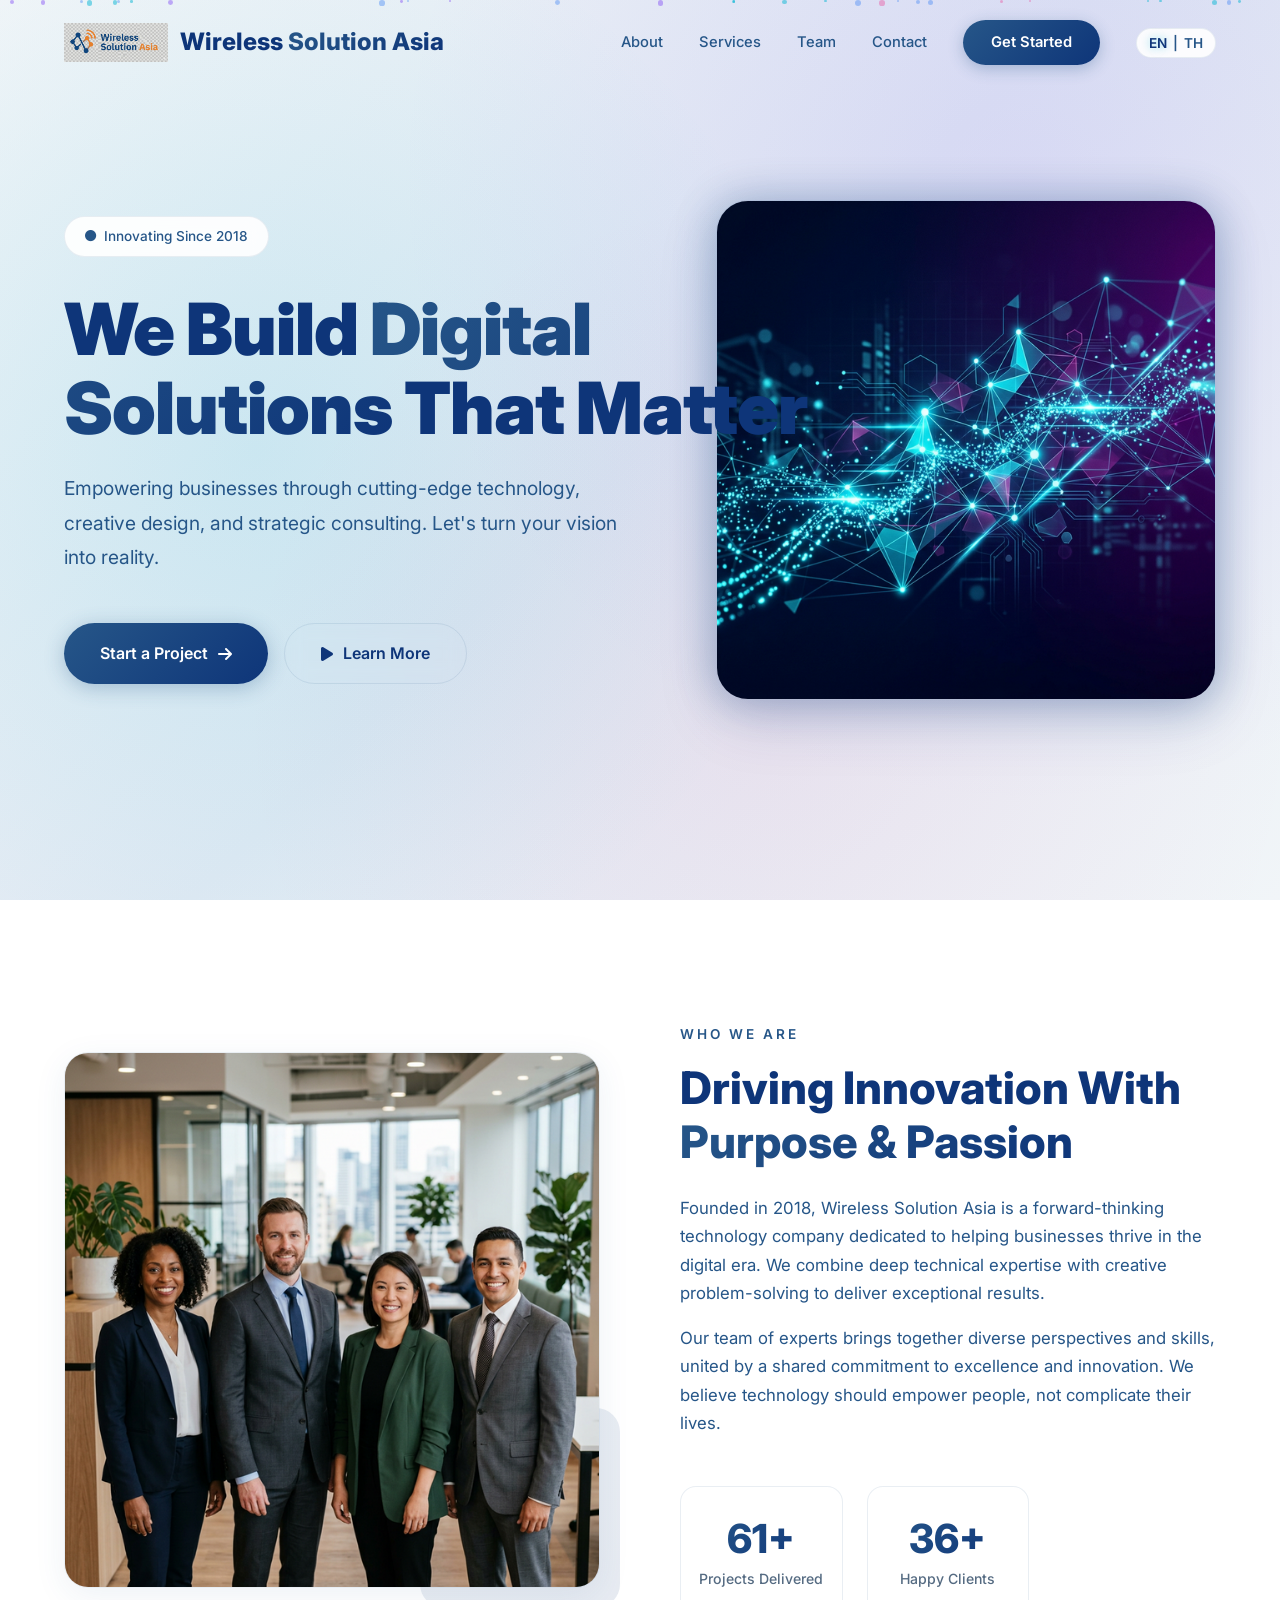
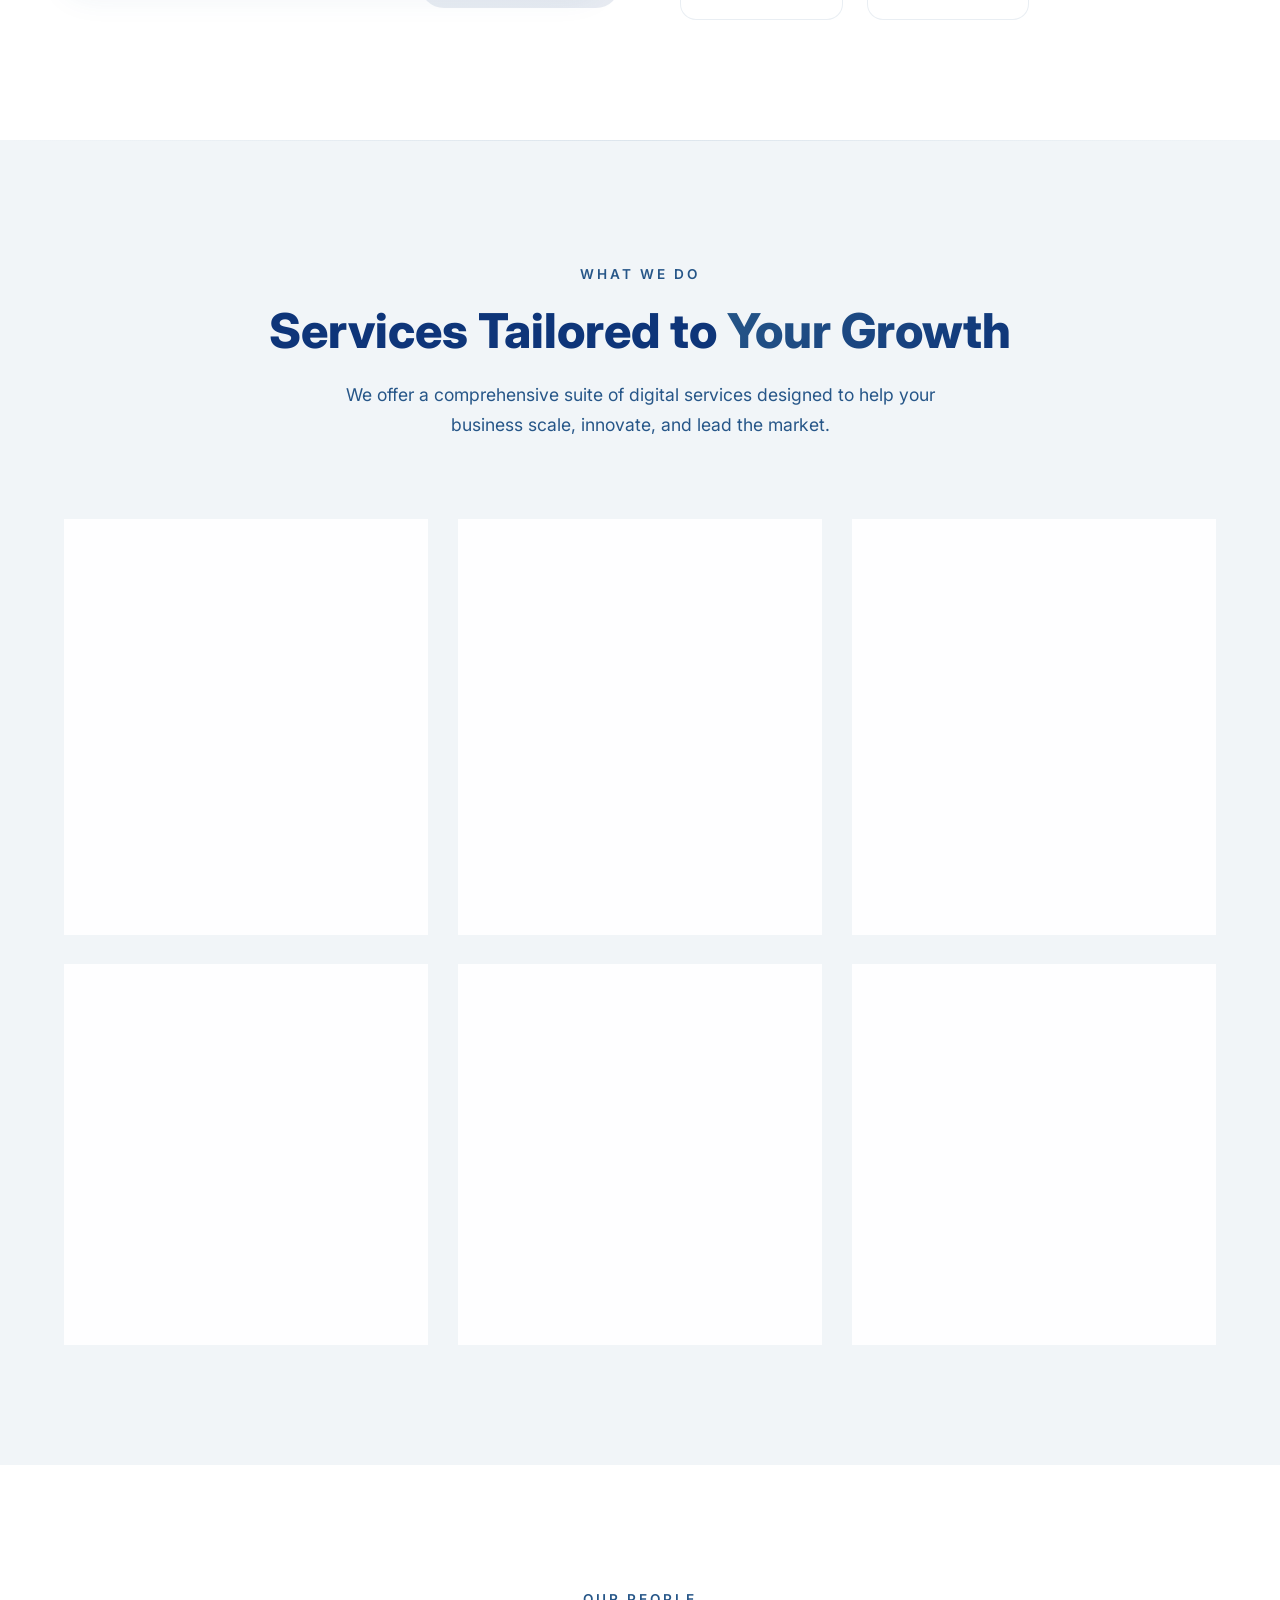
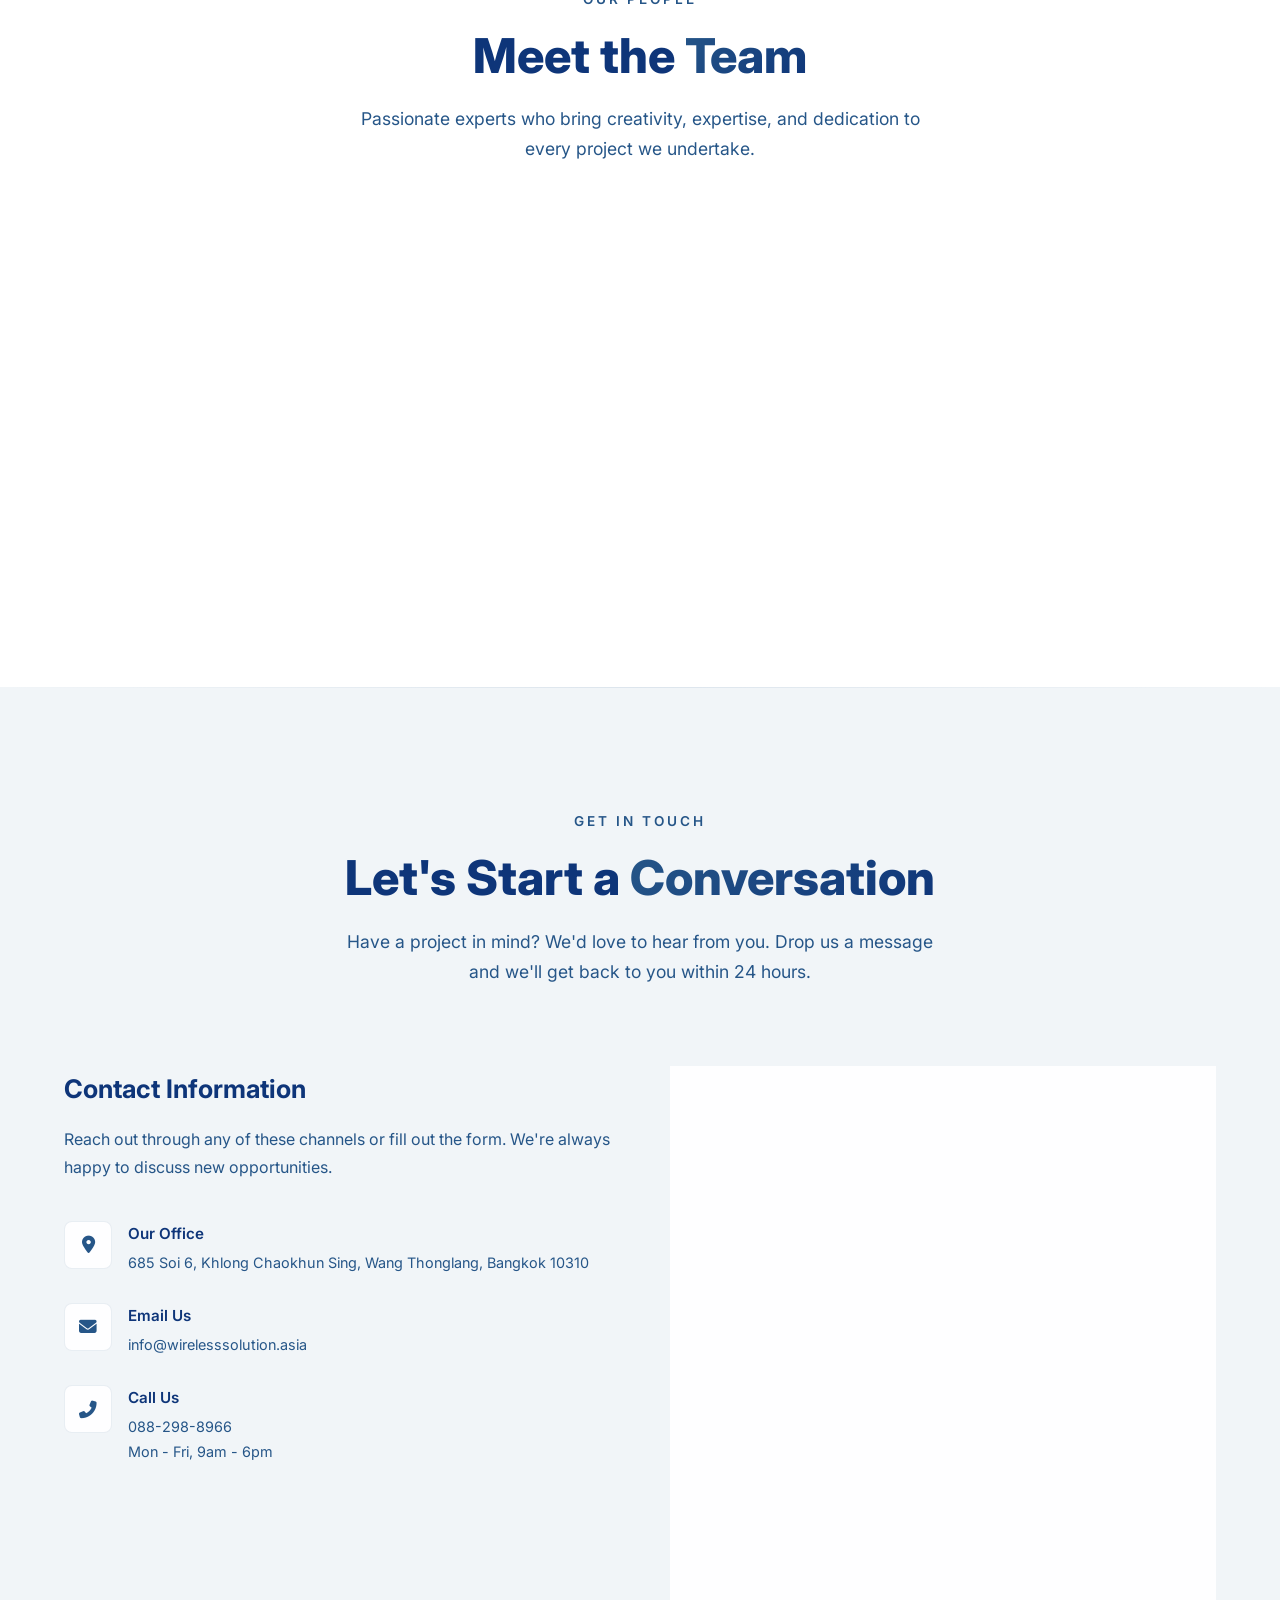
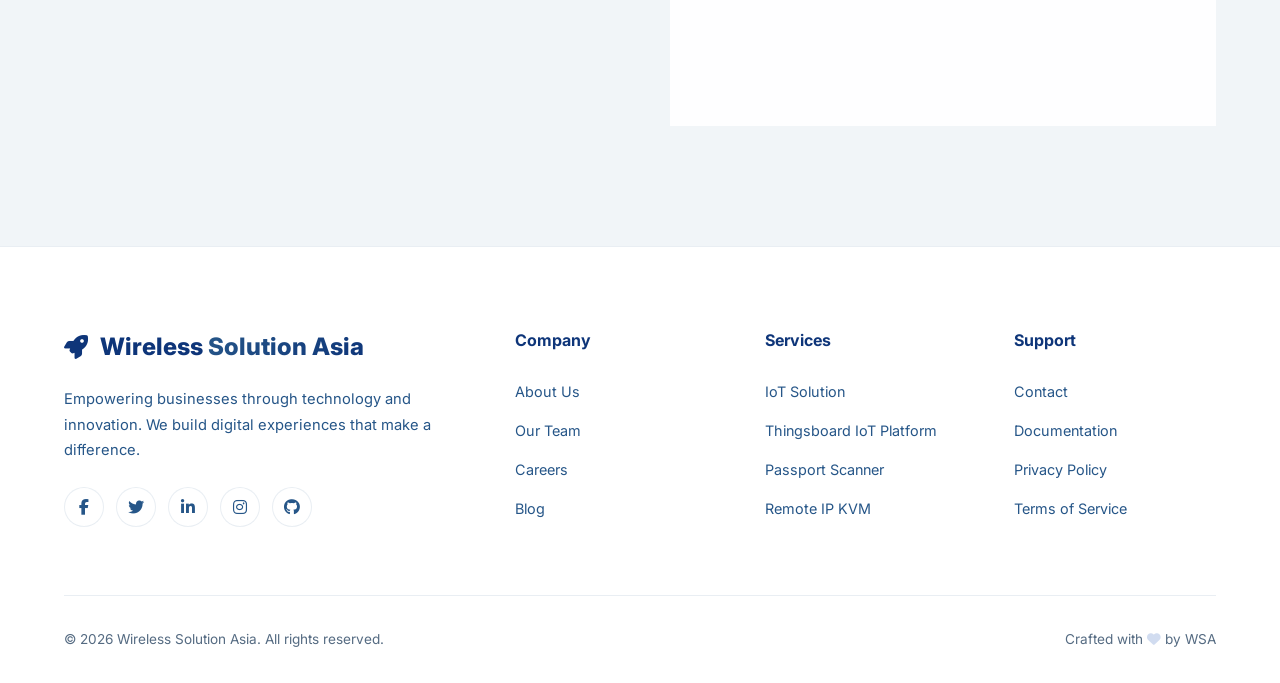
==== service.html @ ec465469 "feat: Implement internationalization, add a dedicated service detail page, and update branding to Wi" ====
<!DOCTYPE html>
<html lang="en">

<head>
    <meta charset="UTF-8">
    <meta name="viewport" content="width=device-width, initial-scale=1.0">
    <meta name="description"
        content="Wireless Solution Asia — Detailed information about our innovative digital solutions.">
    <title>Service Detail | Wireless Solution Asia</title>

    <!-- Fonts & Icons -->
    <link rel="stylesheet" href="https://cdnjs.cloudflare.com/ajax/libs/font-awesome/6.5.1/css/all.min.css">
    <link rel="stylesheet" href="styles.css">
</head>

<body class="service-page">

    <!-- ===== NAVIGATION ===== -->
    <nav class="navbar scrolled" id="navbar">
        <div class="container">
            <a href="index.html" class="nav-logo">
                <div class="logo-icon">
                    <img src="assets/logo.png" alt="Wireless Solution Asia Logo">
                </div>
                <span>Wireless <span class="gradient-text">Solution Asia</span></span>
            </a>

            <div class="nav-links" id="navLinks">
                <a href="index.html#about" data-i18n="nav-about">About</a>
                <a href="index.html#services" data-i18n="nav-services">Services</a>
                <a href="index.html#team" data-i18n="nav-team">Team</a>
                <a href="index.html#contact" data-i18n="nav-contact">Contact</a>
                <a href="index.html#contact" class="nav-cta" data-i18n="nav-cta">Get Started</a>
                <button id="langToggle" class="lang-toggle">
                    <span class="lang-en active">EN</span>|<span class="lang-th">TH</span>
                </button>
            </div>

            <button class="hamburger" id="hamburger" aria-label="Toggle navigation">
                <span></span>
                <span></span>
                <span></span>
            </button>
        </div>
    </nav>

    <!-- ===== SERVICE HERO ===== -->
    <section class="service-hero">
        <div class="container">
            <div class="service-hero-content">
                <div class="hero-badge">
                    <i class="fas fa-circle"></i> <span id="serviceCategory">Solutions</span>
                </div>
                <h1 id="serviceTitle" data-i18n="">Service Title</h1>
                <p id="serviceSubtitle" data-i18n="">Service Subtitle</p>
            </div>
        </div>
    </section>

    <!-- ===== SERVICE CONTENT ===== -->
    <section class="service-detail-section">
        <div class="container">
            <div class="service-detail-grid">
                <div class="service-detail-text">
                    <div id="serviceMainContent">
                        <!-- Dynamic content will be injected here -->
                    </div>
                    <div class="service-cta-box">
                        <h3 data-i18n="contact-label">Get In Touch</h3>
                        <p data-i18n="contact-desc">Ready to implement this solution? Contact us for a consultation.</p>
                        <a href="index.html#contact" class="btn-primary" data-i18n="nav-cta">Get Started</a>
                    </div>
                </div>
                <div class="service-detail-visual">
                    <div class="service-image-card">
                        <img id="serviceImage" src="assets/hero-bg.png" alt="Service Visualization">
                    </div>
                </div>
            </div>
        </div>
    </section>

    <!-- ===== FOOTER ===== -->
    <footer class="footer">
        <div class="container">
            <div class="footer-grid">
                <div class="footer-brand">
                    <a href="index.html" class="nav-logo">
                        <div class="logo-icon">
                            <img src="assets/logo.png" alt="Wireless Solution Asia Logo"
                                style="height: 30px; width: auto; object-fit: contain;">
                        </div>
                        <span>Wireless <span class="gradient-text">Solution Asia</span></span>
                    </a>
                    <p data-i18n="footer-desc">Empowering businesses through technology and innovation. We build digital
                        experiences that make a difference.</p>
                    <div class="footer-socials">
                        <a href="#" aria-label="Facebook"><i class="fab fa-facebook-f"></i></a>
                        <a href="#" aria-label="Twitter"><i class="fab fa-twitter"></i></a>
                        <a href="#" aria-label="LinkedIn"><i class="fab fa-linkedin-in"></i></a>
                        <a href="#" aria-label="Instagram"><i class="fab fa-instagram"></i></a>
                        <a href="#" aria-label="GitHub"><i class="fab fa-github"></i></a>
                    </div>
                </div>

                <div class="footer-col">
                    <h4 data-i18n="footer-col-1">Company</h4>
                    <ul>
                        <li><a href="index.html#about" data-i18n="footer-about">About Us</a></li>
                        <li><a href="index.html#team" data-i18n="footer-team">Our Team</a></li>
                        <li><a href="#" data-i18n="footer-careers">Careers</a></li>
                        <li><a href="#" data-i18n="footer-blog">Blog</a></li>
                    </ul>
                </div>

                <div class="footer-col">
                    <h4 data-i18n="footer-col-2">Services</h4>
                    <ul>
                        <li><a href="service.html?type=iot" data-i18n="srv-1-title">IoT Solution</a></li>
                        <li><a href="service.html?type=thingsboard" data-i18n="srv-2-title">Thingsboard IoT Platform</a>
                        </li>
                        <li><a href="service.html?type=passport" data-i18n="srv-4-title">Passport Scanner</a></li>
                        <li><a href="service.html?type=kvm" data-i18n="srv-5-title">Remote IP KVM</a></li>
                    </ul>
                </div>

                <div class="footer-col">
                    <h4 data-i18n="footer-col-3">Support</h4>
                    <ul>
                        <li><a href="index.html#contact" data-i18n="footer-contact">Contact</a></li>
                        <li><a href="#" data-i18n="footer-docs">Documentation</a></li>
                        <li><a href="#" data-i18n="footer-privacy">Privacy Policy</a></li>
                        <li><a href="#" data-i18n="footer-terms">Terms of Service</a></li>
                    </ul>
                </div>
            </div>

            <div class="footer-bottom">
                <p data-i18n="footer-copy">&copy; 2026 Wireless Solution Asia. All rights reserved.</p>
                <p><span data-i18n="footer-crafted">Crafted with</span> <i class="fas fa-heart"
                        style="color: var(--accent-pink);"></i> <span data-i18n="footer-by">by WSA</span></p>
            </div>
        </div>
    </footer>

    <script src="translations.js"></script>
    <script src="script.js"></script>
    <script>
        // Content Loader for Service Page
        document.addEventListener('DOMContentLoaded', () => {
            const urlParams = new URLSearchParams(window.location.search);
            const serviceType = urlParams.get('type');

            if (!serviceType) {
                window.location.href = 'index.html';
                return;
            }

            const contentArea = document.getElementById('serviceMainContent');
            const titleEl = document.getElementById('serviceTitle');
            const subtitleEl = document.getElementById('serviceSubtitle');
            const imageEl = document.getElementById('serviceImage');
            const categoryEl = document.getElementById('serviceCategory');
            // Set initial content and keys for i18n
            const currentLang = localStorage.getItem('preferredLanguage') || 'en';
            const catKey = `service-${serviceType}-cat`;
            const titleKey = `service-${serviceType}-title`;
            const subKey = `service-${serviceType}-subtitle`;

            categoryEl.setAttribute('data-i18n', catKey);
            titleEl.setAttribute('data-i18n', titleKey);
            subtitleEl.setAttribute('data-i18n', subKey);

            if (translations[currentLang]) {
                if (translations[currentLang][catKey]) categoryEl.textContent = translations[currentLang][catKey];
                if (translations[currentLang][titleKey]) titleEl.textContent = translations[currentLang][titleKey];
                if (translations[currentLang][subKey]) subtitleEl.textContent = translations[currentLang][subKey];
            }

            // Dynamic Content Items
            let detailsHTML = '';

            switch (serviceType) {
                case 'iot':
                    imageEl.src = 'assets/smart-city.png';
                    detailsHTML = `
            <div class="iot-sub-section">
              <h3 data-i18n="service-iot-smart-city-title">Smart City Solutions</h3>
              <p data-i18n="service-iot-smart-city-desc" style="margin-bottom: 1.5rem; line-height: 1.8;">Revolutionizing urban living with intelligent infrastructure.</p>
              <ul class="feature-list">
                <li data-i18n="service-iot-smart-city-feature-1">Intelligent Street Lighting</li>
                <li data-i18n="service-iot-smart-city-feature-2">Smart Waste Management</li>
                <li data-i18n="service-iot-smart-city-feature-3">Environmental Monitoring</li>
                <li data-i18n="service-iot-smart-city-feature-4">Public Safety Systems</li>
              </ul>
            </div>
            
            <div class="iot-sub-section" style="margin-top: 4rem; padding-top: 3rem; border-top: 1px solid rgba(0,0,0,0.08);">
              <h3 data-i18n="service-iot-smart-farm-title">Smart Farm Solutions</h3>
              <p data-i18n="service-iot-smart-farm-desc" style="margin-bottom: 1.5rem; line-height: 1.8;">Precision agriculture for a sustainable future.</p>
              <ul class="feature-list">
                <li data-i18n="service-iot-smart-farm-feature-1">Precision Irrigation</li>
                <li data-i18n="service-iot-smart-farm-feature-2">Automated Climate Control</li>
                <li data-i18n="service-iot-smart-farm-feature-3">Livestock Health Monitoring</li>
                <li data-i18n="service-iot-smart-farm-feature-4">Yield Optimization Data</li>
              </ul>
            </div>
          `;
                    break;
                case 'thingsboard':
                    imageEl.src = 'assets/service-3.png';
                    detailsHTML = `<p data-i18n="service-thingsboard-desc" style="margin-bottom: 2rem; line-height: 1.8;">As the Official Thingsboard Partner in Thailand, we provide expert deployment, licensing, and support for your IoT ecosystem.</p>
            <h4 data-i18n="service-thingsboard-feature-title" style="margin-bottom: 1.5rem; font-weight: 700; color: var(--text-primary);">Key Services:</h4>
            <ul class="feature-list">
              <li data-i18n="service-thingsboard-feature-1">Official Licensing</li>
              <li data-i18n="service-thingsboard-feature-2">Expert Installation</li>
              <li data-i18n="service-thingsboard-feature-3">Professional Training</li>
              <li data-i18n="service-thingsboard-feature-4">Platform Upgrades</li>
            </ul>
          `;
                    break;
                case 'passport':
                    imageEl.src = 'assets/service-2.png';
                    detailsHTML = `
            <div class="iot-sub-section">
              <h3 data-i18n="service-passport-at9000-title">Thales AT9000 MK2</h3>
              <p data-i18n="service-passport-at9000-desc" style="margin-bottom: 1.5rem; line-height: 1.8;">Compact full-page passport scanner and high-performance reader.</p>
              <ul class="feature-list">
                <li data-i18n="service-passport-at9000-feat-1">Reads Passports, IDs, and Visas</li>
                <li data-i18n="service-passport-at9000-feat-2">1D and 2D barcode support</li>
                <li data-i18n="service-passport-at9000-feat-3">IP50 rated dust protection</li>
              </ul>
            </div>
            
            <div class="iot-sub-section" style="margin-top: 4rem; padding-top: 3rem; border-top: 1px solid rgba(0,0,0,0.08);">
              <h3 data-i18n="service-passport-at10k-title">Thales AT10K</h3>
              <p data-i18n="service-passport-at10k-desc" style="margin-bottom: 1.5rem; line-height: 1.8;">The fastest identified with 'Tap-and-Go' features for automated gates.</p>
              <ul class="feature-list">
                <li data-i18n="service-passport-at10k-feat-1">Tap-and-Go technology</li>
                <li data-i18n="service-passport-at10k-feat-2">Energy Star certified</li>
                <li data-i18n="service-passport-at10k-feat-3">Supports Digital IDs (mDL)</li>
              </ul>
            </div>
          `;
                    break;
                case 'alcohol':
                    imageEl.src = 'assets/service-4.png';
                    detailsHTML = `
            <div class="iot-sub-section">
                <h3 data-i18n="service-alcohol-feat-1-title">Bulletproof Evidentiary Integrity</h3>
                <p data-i18n="service-alcohol-feat-1-desc" style="margin-bottom: 2rem;">IoT integration eliminates manual logging by creating an Immutable Digital Chain of Custody.</p>

                <h3 data-i18n="service-alcohol-feat-2-title">Dynamic Tactical Intelligence</h3>
                <p data-i18n="service-alcohol-feat-2-desc" style="margin-bottom: 2rem;">Commanders can view a real-time heatmap of Pass/Fail ratios across the city.</p>

                <h3 data-i18n="service-alcohol-feat-3-title">AI-Driven Predictive Maintenance</h3>
                <p data-i18n="service-alcohol-feat-3-desc" style="margin-bottom: 2rem;">Automated Heartbeat Checks monitor sensor health before errors occur.</p>

                <h3 data-i18n="service-alcohol-feat-4-title">Radical Administrative Efficiency</h3>
                <p data-i18n="service-alcohol-feat-4-desc" style="margin-bottom: 2rem;">Integration allows for One-Touch Booking, slashing report time by 60%.</p>

                <h3 data-i18n="service-alcohol-feat-5-title">Future-Proof Multi-Modal Detection</h3>
                <p data-i18n="service-alcohol-feat-5-desc">Modular hubs that integrate sensors for THC, Opioids, and passive sampling.</p>
            </div>
          `;
                    break;
                case 'kvm':
                    imageEl.src = 'assets/service-5.png';
                    detailsHTML = `
            <div class="iot-sub-section">
                <h3 data-i18n="service-kvm-feat-1-title">BIOS-Level Control</h3>
                <p data-i18n="service-kvm-feat-1-desc" style="margin-bottom: 2rem;">Manage the unmanageable with OS-independent remote access.</p>

                <h3 data-i18n="service-kvm-feat-2-title">Zero-Configuration Cloud Tunneling</h3>
                <p data-i18n="service-kvm-feat-2-desc" style="margin-bottom: 2rem;">Plug-and-play remote management without complex VPN setups.</p>

                <h3 data-i18n="service-kvm-feat-3-title">Virtual Media Mounting</h3>
                <p data-i18n="service-kvm-feat-3-desc" style="margin-bottom: 2rem;">Remote OS re-imaging by virtually plugging in bootable drives.</p>

                <h3 data-i18n="service-kvm-feat-4-title">Air-Gapped Security Model</h3>
                <p data-i18n="service-kvm-feat-4-desc" style="margin-bottom: 2rem;">Hardware isolation ensures a Zero-Trust boundary for critical servers.</p>

                <h3 data-i18n="service-kvm-feat-5-title">Consolidated Power Management</h3>
                <p data-i18n="service-kvm-feat-5-desc">Trigger Hard Power Reboots remotely via Smart PDU integration.</p>
            </div>
          `;
                    break;
                case 'integration':
                    imageEl.src = 'assets/service-1.png';
                    detailsHTML = `<p data-i18n="service-integration-desc" style="line-height: 1.8;">Seamless integration of diverse hardware and software components to create unified, efficient, and scalable technological ecosystems.</p>`;
                    break;
            }

            contentArea.innerHTML = detailsHTML;

            // Re-trigger language update after dynamic injection
            setTimeout(() => {
                const currentLang = localStorage.getItem('preferredLanguage') || 'en';
                if (typeof window.setLanguage === 'function') {
                    window.setLanguage(currentLang);
                } else if (typeof setLanguage === 'function') {
                    setLanguage(currentLang);
                }
            }, 100);
        });
    </script>
</body>

</html>
---- styles.css ----
/* ===== DESIGN SYSTEM ===== */
@import url('https://fonts.googleapis.com/css2?family=Inter:wght@300;400;500;600;700;800;900&display=swap');

:root {
  /* Colors */
  --bg-primary: #ffffff;
  --bg-secondary: #f1f5f8;
  --bg-card: #ffffff;
  --bg-glass: rgba(255, 255, 255, 0.9);
  --border-glass: rgba(38, 86, 136, 0.1);

  --text-primary: #0e3579;
  --text-secondary: #265688;
  --text-muted: #556b82;

  --accent-cyan: #265688;
  --accent-purple: #0e3579;
  --accent-pink: #d1dcf0;
  --accent-blue: #265688;

  --gradient-primary: linear-gradient(135deg, #265688, #0e3579);
  --gradient-hero: linear-gradient(135deg, #f1f5f8 0%, #e0e9f3 50%, #f1f5f8 100%);
  --gradient-card-hover: linear-gradient(135deg, rgba(38, 86, 136, 0.05), rgba(14, 53, 121, 0.05));

  /* Spacing */
  --section-padding: 120px 0;
  --container-width: 1200px;

  /* Transitions */
  --transition-fast: 0.2s ease;
  --transition-medium: 0.4s cubic-bezier(0.4, 0, 0.2, 1);
  --transition-slow: 0.6s cubic-bezier(0.4, 0, 0.2, 1);

  /* Border Radius */
  --radius-sm: 8px;
  --radius-md: 16px;
  --radius-lg: 24px;
  --radius-xl: 32px;

  /* Shadows */
  --shadow-glow: 0 0 30px rgba(38, 86, 136, 0.15);
  --shadow-card: 0 8px 32px rgba(38, 86, 136, 0.08);
  --shadow-elevated: 0 20px 60px rgba(14, 53, 121, 0.15);
}

/* ===== RESET & BASE ===== */
*,
*::before,
*::after {
  margin: 0;
  padding: 0;
  box-sizing: border-box;
}

html {
  scroll-behavior: smooth;
  font-size: 16px;
}

body {
  font-family: 'Inter', -apple-system, BlinkMacSystemFont, sans-serif;
  background-color: var(--bg-primary);
  color: var(--text-primary);
  line-height: 1.7;
  overflow-x: hidden;
  -webkit-font-smoothing: antialiased;
}

a {
  text-decoration: none;
  color: inherit;
}

ul {
  list-style: none;
}

img {
  max-width: 100%;
  display: block;
}

.container {
  width: 90%;
  max-width: var(--container-width);
  margin: 0 auto;
}

/* ===== UTILITY CLASSES ===== */
.gradient-text {
  background: var(--gradient-primary);
  -webkit-background-clip: text;
  -webkit-text-fill-color: transparent;
  background-clip: text;
}

.section-header {
  text-align: center;
  margin-bottom: 80px;
}

.section-header .label {
  display: inline-block;
  font-size: 0.85rem;
  font-weight: 600;
  letter-spacing: 3px;
  text-transform: uppercase;
  color: var(--accent-cyan);
  margin-bottom: 16px;
}

.section-header h2 {
  font-size: clamp(2rem, 4vw, 3rem);
  font-weight: 800;
  line-height: 1.2;
  margin-bottom: 20px;
}

.section-header p {
  font-size: 1.1rem;
  color: var(--text-secondary);
  max-width: 600px;
  margin: 0 auto;
}

/* ===== SCROLL ANIMATIONS ===== */
.reveal {
  opacity: 0;
  transform: translateY(40px);
  transition: opacity 0.8s cubic-bezier(0.4, 0, 0.2, 1),
    transform 0.8s cubic-bezier(0.4, 0, 0.2, 1);
}

.reveal.active {
  opacity: 1;
  transform: translateY(0);
}

.reveal-delay-1 {
  transition-delay: 0.1s;
}

.reveal-delay-2 {
  transition-delay: 0.2s;
}

.reveal-delay-3 {
  transition-delay: 0.3s;
}

.reveal-delay-4 {
  transition-delay: 0.4s;
}

/* ===== NAVIGATION ===== */
.navbar {
  position: fixed;
  top: 0;
  left: 0;
  width: 100%;
  z-index: 1000;
  padding: 20px 0;
  transition: var(--transition-medium);
}

.navbar.scrolled {
  background: rgba(255, 255, 255, 0.95);
  backdrop-filter: blur(20px);
  -webkit-backdrop-filter: blur(20px);
  border-bottom: 1px solid var(--border-glass);
  padding: 12px 0;
  box-shadow: 0 4px 30px rgba(38, 86, 136, 0.08);
}

.navbar .container {
  display: flex;
  align-items: center;
  justify-content: space-between;
}

.nav-logo {
  display: flex;
  align-items: center;
  gap: 12px;
  font-size: 1.5rem;
  font-weight: 800;
}

.nav-logo .logo-icon {
  width: auto;
  height: 40px;
  display: flex;
  align-items: center;
  justify-content: center;
}

.nav-logo .logo-icon img {
  height: 100%;
  width: auto;
  object-fit: contain;
}

.nav-links {
  display: flex;
  align-items: center;
  gap: 36px;
}

.nav-links a {
  font-size: 0.92rem;
  font-weight: 500;
  color: var(--text-secondary);
  transition: var(--transition-fast);
  position: relative;
}

.nav-links a::after {
  content: '';
  position: absolute;
  bottom: -4px;
  left: 0;
  width: 0;
  height: 2px;
  background: var(--gradient-primary);
  transition: width var(--transition-medium);
}

.nav-links a:hover {
  color: var(--text-primary);
}

.nav-links a:hover::after {
  width: 100%;
}

.nav-cta {
  padding: 10px 28px !important;
  background: var(--gradient-primary);
  border-radius: 50px;
  color: white !important;
  font-weight: 600 !important;
  transition: var(--transition-medium) !important;
  box-shadow: 0 4px 15px rgba(38, 86, 136, 0.3);
}

.nav-cta::after {
  display: none !important;
}

.nav-cta:hover {
  transform: translateY(-2px);
  box-shadow: 0 8px 25px rgba(38, 86, 136, 0.4);
}

/* Hamburger menu */
.hamburger {
  display: none;
  flex-direction: column;
  gap: 5px;
  cursor: pointer;
  z-index: 1001;
  background: none;
  border: none;
  padding: 5px;
}

.hamburger span {
  display: block;
  width: 28px;
  height: 2px;
  background: var(--text-primary);
  border-radius: 4px;
  transition: var(--transition-medium);
}

.hamburger.active span:nth-child(1) {
  transform: rotate(45deg) translate(5px, 5px);
}

.hamburger.active span:nth-child(2) {
  opacity: 0;
}

.hamburger.active span:nth-child(3) {
  transform: rotate(-45deg) translate(5px, -5px);
}

/* Language Toggle */
.lang-toggle {
  background: var(--bg-glass);
  border: 1px solid var(--border-glass);
  padding: 6px 12px;
  border-radius: 20px;
  color: var(--text-secondary);
  font-family: 'Inter', sans-serif;
  font-size: 0.85rem;
  font-weight: 600;
  cursor: pointer;
  display: flex;
  align-items: center;
  gap: 6px;
  transition: var(--transition-medium);
  backdrop-filter: blur(10px);
}

.lang-toggle:hover {
  background: rgba(255, 255, 255, 0.1);
  border-color: var(--accent-cyan);
}

.lang-toggle span {
  transition: var(--transition-fast);
}

.lang-toggle span.active {
  color: var(--text-primary);
  text-shadow: 0 0 10px rgba(6, 182, 212, 0.5);
}

/* ===== HERO SECTION ===== */
.hero {
  min-height: 100vh;
  display: flex;
  align-items: center;
  position: relative;
  overflow: hidden;
  background: var(--gradient-hero);
}

.hero::before {
  content: '';
  position: absolute;
  inset: 0;
  background:
    radial-gradient(circle at 20% 50%, rgba(6, 182, 212, 0.12) 0%, transparent 50%),
    radial-gradient(circle at 80% 20%, rgba(139, 92, 246, 0.12) 0%, transparent 50%),
    radial-gradient(circle at 60% 80%, rgba(236, 72, 153, 0.08) 0%, transparent 50%);
  animation: heroGlow 8s ease-in-out infinite alternate;
}

@keyframes heroGlow {
  0% {
    opacity: 0.6;
    transform: scale(1);
  }

  100% {
    opacity: 1;
    transform: scale(1.05);
  }
}

/* Floating particles */
.hero-particles {
  position: absolute;
  inset: 0;
  overflow: hidden;
  pointer-events: none;
}

.particle {
  position: absolute;
  width: 4px;
  height: 4px;
  background: rgba(38, 86, 136, 0.4);
  border-radius: 50%;
  animation: float linear infinite;
}

@keyframes float {
  0% {
    transform: translateY(100vh) rotate(0deg);
    opacity: 0;
  }

  10% {
    opacity: 1;
  }

  90% {
    opacity: 1;
  }

  100% {
    transform: translateY(-100px) rotate(720deg);
    opacity: 0;
  }
}

.hero-content {
  position: relative;
  z-index: 2;
  max-width: 800px;
}

.hero-badge {
  display: inline-flex;
  align-items: center;
  gap: 8px;
  padding: 8px 20px;
  background: var(--bg-glass);
  border: 1px solid var(--border-glass);
  border-radius: 50px;
  font-size: 0.85rem;
  font-weight: 500;
  color: var(--accent-cyan);
  margin-bottom: 32px;
  backdrop-filter: blur(10px);
}

.hero-badge i {
  font-size: 0.7rem;
}

.hero h1 {
  font-size: clamp(2.8rem, 6vw, 4.5rem);
  font-weight: 900;
  line-height: 1.1;
  margin-bottom: 24px;
  letter-spacing: -1px;
}

.hero p {
  font-size: 1.2rem;
  color: var(--text-secondary);
  line-height: 1.8;
  margin-bottom: 48px;
  max-width: 580px;
}

.hero-buttons {
  display: flex;
  gap: 16px;
  flex-wrap: wrap;
}

.btn-primary {
  display: inline-flex;
  align-items: center;
  gap: 10px;
  padding: 16px 36px;
  background: var(--gradient-primary);
  color: white;
  font-size: 1rem;
  font-weight: 600;
  border-radius: 50px;
  border: none;
  cursor: pointer;
  transition: var(--transition-medium);
  box-shadow: 0 4px 20px rgba(38, 86, 136, 0.3);
}

.btn-primary:hover {
  transform: translateY(-3px);
  box-shadow: 0 12px 35px rgba(38, 86, 136, 0.4);
}

.btn-secondary {
  display: inline-flex;
  align-items: center;
  gap: 10px;
  padding: 16px 36px;
  background: transparent;
  color: var(--text-primary);
  font-size: 1rem;
  font-weight: 600;
  border-radius: 50px;
  border: 1px solid var(--border-glass);
  cursor: pointer;
  transition: var(--transition-medium);
  backdrop-filter: blur(10px);
}

.btn-secondary:hover {
  background: var(--bg-glass);
  border-color: var(--accent-cyan);
  transform: translateY(-3px);
}

/* Hero floating image */
.hero-visual {
  position: absolute;
  right: 5%;
  top: 50%;
  transform: translateY(-50%);
  width: 500px;
  height: 500px;
  z-index: 1;
}

.hero-image-wrapper {
  position: relative;
  width: 100%;
  height: 100%;
  animation: heroFloat 6s ease-in-out infinite;
}

@keyframes heroFloat {

  0%,
  100% {
    transform: translateY(0);
  }

  50% {
    transform: translateY(-20px);
  }
}

.hero-image-wrapper img {
  width: 100%;
  height: 100%;
  object-fit: cover;
  border-radius: var(--radius-xl);
  border: 1px solid var(--border-glass);
  box-shadow: var(--shadow-elevated);
}

.hero-image-wrapper::before {
  content: '';
  position: absolute;
  inset: -2px;
  border-radius: var(--radius-xl);
  background: var(--gradient-primary);
  opacity: 0.3;
  z-index: -1;
  filter: blur(20px);
}

/* ===== ABOUT SECTION ===== */
.about {
  padding: var(--section-padding);
  position: relative;
}

.about-grid {
  display: grid;
  grid-template-columns: 1fr 1fr;
  gap: 80px;
  align-items: center;
}

.about-image {
  position: relative;
}

.about-image img {
  border-radius: var(--radius-lg);
  box-shadow: var(--shadow-card);
  border: 1px solid var(--border-glass);
}

.about-image::after {
  content: '';
  position: absolute;
  bottom: -20px;
  right: -20px;
  width: 200px;
  height: 200px;
  background: var(--gradient-primary);
  border-radius: var(--radius-lg);
  opacity: 0.1;
  z-index: -1;
}

.about-content h2 {
  font-size: clamp(2rem, 3.5vw, 2.8rem);
  font-weight: 800;
  line-height: 1.2;
  margin-bottom: 24px;
}

.about-content p {
  color: var(--text-secondary);
  font-size: 1.05rem;
  margin-bottom: 16px;
}

.about-content p:last-of-type {
  margin-bottom: 40px;
}

/* Stats */
.stats-grid {
  display: grid;
  grid-template-columns: repeat(3, 1fr);
  gap: 24px;
  margin-top: 48px;
}

.stat-item {
  text-align: center;
  padding: 28px 16px;
  background: var(--bg-glass);
  border: 1px solid var(--border-glass);
  border-radius: var(--radius-md);
  backdrop-filter: blur(10px);
  transition: var(--transition-medium);
}

.stat-item:hover {
  background: var(--gradient-card-hover);
  border-color: rgba(38, 86, 136, 0.2);
  transform: translateY(-4px);
}

.stat-number {
  font-size: 2.5rem;
  font-weight: 800;
  background: var(--gradient-primary);
  -webkit-background-clip: text;
  -webkit-text-fill-color: transparent;
  background-clip: text;
  line-height: 1.2;
}

.stat-label {
  font-size: 0.88rem;
  color: var(--text-muted);
  margin-top: 4px;
  font-weight: 500;
}

/* ===== SERVICES SECTION ===== */
.services {
  padding: var(--section-padding);
  background: var(--bg-secondary);
  position: relative;
}

.services::before {
  content: '';
  position: absolute;
  top: 0;
  left: 0;
  right: 0;
  height: 1px;
  background: linear-gradient(90deg, transparent, var(--border-glass), transparent);
}

.services-grid {
  display: grid;
  grid-template-columns: repeat(3, 1fr);
  gap: 30px;
}

.service-card {
  padding: 44px 36px;
  background: var(--bg-glass);
  border: 1px solid var(--border-glass);
  border-radius: var(--radius-lg);
  backdrop-filter: blur(10px);
  transition: var(--transition-medium);
  position: relative;
  overflow: hidden;
}

.service-card::before {
  content: '';
  position: absolute;
  top: 0;
  left: 0;
  right: 0;
  height: 3px;
  background: var(--gradient-primary);
  transform: scaleX(0);
  transform-origin: left;
  transition: transform var(--transition-medium);
}

.service-card:hover {
  transform: translateY(-8px);
  background: var(--gradient-card-hover);
  border-color: rgba(6, 182, 212, 0.15);
  box-shadow: var(--shadow-glow);
}

.service-card:hover::before {
  transform: scaleX(1);
}

.service-icon {
  width: 64px;
  height: 64px;
  background: var(--gradient-primary);
  border-radius: var(--radius-md);
  display: flex;
  align-items: center;
  justify-content: center;
  font-size: 1.6rem;
  color: white;
  margin-bottom: 28px;
  box-shadow: 0 8px 20px rgba(38, 86, 136, 0.2);
}

.service-card h3 {
  font-size: 1.3rem;
  font-weight: 700;
  margin-bottom: 14px;
}

.service-card p {
  color: var(--text-secondary);
  font-size: 0.95rem;
  line-height: 1.7;
}

/* ===== TEAM SECTION ===== */
.team {
  padding: var(--section-padding);
  position: relative;
}

.team-grid {
  display: grid;
  grid-template-columns: repeat(4, 1fr);
  gap: 30px;
}

.team-card {
  text-align: center;
  padding: 40px 24px 32px;
  background: var(--bg-glass);
  border: 1px solid var(--border-glass);
  border-radius: var(--radius-lg);
  backdrop-filter: blur(10px);
  transition: var(--transition-medium);
}

.team-card:hover {
  transform: translateY(-8px);
  background: var(--gradient-card-hover);
  border-color: rgba(38, 86, 136, 0.15);
  box-shadow: var(--shadow-glow);
}

.team-avatar {
  width: 110px;
  height: 110px;
  border-radius: 50%;
  margin: 0 auto 24px;
  overflow: hidden;
  border: 3px solid transparent;
  background-image: var(--gradient-primary);
  background-origin: border-box;
  background-clip: padding-box, border-box;
  position: relative;
}

.team-avatar img {
  width: 100%;
  height: 100%;
  object-fit: cover;
  border-radius: 50%;
}

.team-card h3 {
  font-size: 1.15rem;
  font-weight: 700;
  margin-bottom: 6px;
}

.team-card .role {
  font-size: 0.88rem;
  color: var(--accent-cyan);
  font-weight: 500;
  margin-bottom: 18px;
}

.team-socials {
  display: flex;
  justify-content: center;
  gap: 12px;
}

.team-socials a {
  width: 36px;
  height: 36px;
  border-radius: 50%;
  background: var(--bg-glass);
  border: 1px solid var(--border-glass);
  display: flex;
  align-items: center;
  justify-content: center;
  font-size: 0.85rem;
  color: var(--text-secondary);
  transition: var(--transition-fast);
}

.team-socials a:hover {
  background: var(--gradient-primary);
  border-color: transparent;
  color: white;
  transform: translateY(-2px);
}

/* ===== CONTACT SECTION ===== */
.contact {
  padding: var(--section-padding);
  background: var(--bg-secondary);
  position: relative;
}

.contact::before {
  content: '';
  position: absolute;
  top: 0;
  left: 0;
  right: 0;
  height: 1px;
  background: linear-gradient(90deg, transparent, var(--border-glass), transparent);
}

.contact-grid {
  display: grid;
  grid-template-columns: 1fr 1fr;
  gap: 60px;
}

.contact-info h3 {
  font-size: 1.6rem;
  font-weight: 700;
  margin-bottom: 16px;
}

.contact-info>p {
  color: var(--text-secondary);
  margin-bottom: 40px;
  line-height: 1.7;
}

.contact-detail {
  display: flex;
  align-items: flex-start;
  gap: 16px;
  margin-bottom: 28px;
}

.contact-detail-icon {
  width: 48px;
  height: 48px;
  background: var(--bg-glass);
  border: 1px solid var(--border-glass);
  border-radius: var(--radius-sm);
  display: flex;
  align-items: center;
  justify-content: center;
  color: var(--accent-cyan);
  font-size: 1.1rem;
  flex-shrink: 0;
}

.contact-detail h4 {
  font-size: 0.95rem;
  font-weight: 600;
  margin-bottom: 4px;
}

.contact-detail p {
  font-size: 0.9rem;
  color: var(--text-secondary);
}

/* Contact Form */
.contact-form-wrapper {
  padding: 44px;
  background: var(--bg-glass);
  border: 1px solid var(--border-glass);
  border-radius: var(--radius-lg);
  backdrop-filter: blur(10px);
}

.form-group {
  margin-bottom: 24px;
}

.form-group label {
  display: block;
  font-size: 0.88rem;
  font-weight: 600;
  margin-bottom: 8px;
  color: var(--text-secondary);
}

.form-group input,
.form-group textarea {
  width: 100%;
  padding: 14px 18px;
  background: rgba(255, 255, 255, 0.03);
  border: 1px solid var(--border-glass);
  border-radius: var(--radius-sm);
  color: var(--text-primary);
  font-family: 'Inter', sans-serif;
  font-size: 0.95rem;
  transition: var(--transition-fast);
  outline: none;
}

.form-group input:focus,
.form-group textarea:focus {
  border-color: var(--accent-cyan);
  box-shadow: 0 0 0 3px rgba(6, 182, 212, 0.1);
}

.form-group textarea {
  height: 140px;
  resize: vertical;
}

.form-row {
  display: grid;
  grid-template-columns: 1fr 1fr;
  gap: 20px;
}

.btn-submit {
  width: 100%;
  padding: 16px;
  background: var(--gradient-primary);
  color: white;
  font-size: 1rem;
  font-weight: 600;
  border: none;
  border-radius: var(--radius-sm);
  cursor: pointer;
  transition: var(--transition-medium);
  box-shadow: 0 4px 15px rgba(6, 182, 212, 0.3);
}

.btn-submit:hover {
  transform: translateY(-2px);
  box-shadow: 0 8px 25px rgba(6, 182, 212, 0.4);
}

/* ===== FOOTER ===== */
.footer {
  padding: 80px 0 32px;
  background: var(--bg-primary);
  border-top: 1px solid var(--border-glass);
}

.footer-grid {
  display: grid;
  grid-template-columns: 2fr 1fr 1fr 1fr;
  gap: 48px;
  padding-bottom: 60px;
  border-bottom: 1px solid var(--border-glass);
}

.footer-brand .nav-logo {
  margin-bottom: 20px;
}

.footer-brand p {
  color: var(--text-secondary);
  font-size: 0.92rem;
  line-height: 1.7;
  margin-bottom: 24px;
}

.footer-socials {
  display: flex;
  gap: 12px;
}

.footer-socials a {
  width: 40px;
  height: 40px;
  border-radius: 50%;
  background: var(--bg-glass);
  border: 1px solid var(--border-glass);
  display: flex;
  align-items: center;
  justify-content: center;
  color: var(--text-secondary);
  transition: var(--transition-fast);
}

.footer-socials a:hover {
  background: var(--gradient-primary);
  border-color: transparent;
  color: white;
  transform: translateY(-2px);
}

.footer-col h4 {
  font-size: 1rem;
  font-weight: 700;
  margin-bottom: 24px;
}

.footer-col ul li {
  margin-bottom: 12px;
}

.footer-col ul a {
  color: var(--text-secondary);
  font-size: 0.9rem;
  transition: var(--transition-fast);
}

.footer-col ul a:hover {
  color: var(--accent-cyan);
}

.footer-bottom {
  display: flex;
  justify-content: space-between;
  align-items: center;
  padding-top: 32px;
  font-size: 0.85rem;
  color: var(--text-muted);
}

/* ===== RESPONSIVE ===== */
@media (max-width: 1024px) {
  .hero-visual {
    display: none;
  }

  .hero-content {
    max-width: 100%;
    text-align: center;
  }

  .hero p {
    margin-left: auto;
    margin-right: auto;
  }

  .hero-buttons {
    justify-content: center;
  }

  .about-grid {
    grid-template-columns: 1fr;
    gap: 48px;
  }

  .services-grid {
    grid-template-columns: repeat(2, 1fr);
  }

  .team-grid {
    grid-template-columns: repeat(2, 1fr);
  }

  .footer-grid {
    grid-template-columns: 1fr 1fr;
    gap: 36px;
  }
}

@media (max-width: 768px) {
  :root {
    --section-padding: 80px 0;
  }

  .nav-links {
    position: fixed;
    top: 0;
    right: -100%;
    width: 280px;
    height: 100vh;
    background: rgba(10, 14, 26, 0.98);
    backdrop-filter: blur(20px);
    flex-direction: column;
    justify-content: center;
    gap: 28px;
    padding: 40px;
    transition: right var(--transition-medium);
    border-left: 1px solid var(--border-glass);
  }

  .nav-links.open {
    right: 0;
  }

  .hamburger {
    display: flex;
  }

  .hero h1 {
    font-size: clamp(2rem, 8vw, 3rem);
  }

  .services-grid {
    grid-template-columns: 1fr;
  }

  .team-grid {
    grid-template-columns: 1fr;
    max-width: 360px;
    margin: 0 auto;
  }

  .contact-grid {
    grid-template-columns: 1fr;
  }

  .stats-grid {
    grid-template-columns: repeat(3, 1fr);
    gap: 12px;
  }

  .form-row {
    grid-template-columns: 1fr;
  }

  .footer-grid {
    grid-template-columns: 1fr;
  }

  .footer-bottom {
    flex-direction: column;
    gap: 12px;
    text-align: center;
  }

  .contact-form-wrapper {
    padding: 28px;
  }
}

@media (max-width: 480px) {
  .hero-buttons {
    flex-direction: column;
    align-items: center;
  }

  .btn-primary,
  .btn-secondary {
    width: 100%;
    justify-content: center;
  }

  .stat-number {
    font-size: 1.8rem;
  }
}

/* ===== TOAST NOTIFICATION ===== */
.toast {
  position: fixed;
  bottom: 32px;
  right: 32px;
  padding: 16px 28px;
  background: rgba(6, 182, 212, 0.15);
  border: 1px solid var(--accent-cyan);
  border-radius: var(--radius-sm);
  color: var(--accent-cyan);
  font-weight: 500;
  backdrop-filter: blur(10px);
  transform: translateY(100px);
  opacity: 0;
  transition: var(--transition-medium);
  z-index: 9999;
}

.toast.show {
  transform: translateY(0);
  opacity: 1;
}

/* ===== SERVICE DETAIL PAGES ===== */
.service-page .navbar {
  background: rgba(255, 255, 255, 0.95);
  backdrop-filter: blur(20px);
  border-bottom: 1px solid var(--border-glass);
}

.service-hero {
  padding: 180px 0 100px;
  background: var(--gradient-hero);
  position: relative;
  text-align: center;
}

.service-hero-content {
  max-width: 800px;
  margin: 0 auto;
}

.service-hero h1 {
  font-size: clamp(2.5rem, 5vw, 4rem);
  font-weight: 800;
  margin-bottom: 20px;
  color: var(--text-primary);
}

.service-hero p {
  font-size: 1.25rem;
  color: var(--text-secondary);
}

.service-detail-section {
  padding: 100px 0;
}

.service-detail-grid {
  display: grid;
  grid-template-columns: 1.2fr 0.8fr;
  gap: 60px;
  align-items: start;
}

@media (max-width: 992px) {
  .service-detail-grid {
    grid-template-columns: 1fr;
  }
}

.service-detail-text h3 {
  font-size: 1.8rem;
  margin-bottom: 20px;
  color: var(--text-primary);
}

.service-detail-text p {
  margin-bottom: 30px;
  font-size: 1.1rem;
  color: var(--text-muted);
}

.detail-item {
  margin-bottom: 40px;
  padding: 30px;
  background: var(--bg-secondary);
  border-radius: var(--radius-lg);
  border: 1px solid var(--border-glass);
}

.feature-list {
  margin-bottom: 40px;
}

.iot-sub-section {
  position: relative;
  transition: var(--transition-medium);
}

.iot-sub-section h3 {
  position: relative;
  display: inline-block;
  padding-bottom: 8px;
}

.iot-sub-section h3::after {
  content: '';
  position: absolute;
  bottom: 0;
  left: 0;
  width: 40px;
  height: 3px;
  background: var(--gradient-primary);
  border-radius: 2px;
}

.feature-list li {
  padding: 15px 20px;
  margin-bottom: 15px;
  background: white;
  border-radius: var(--radius-md);
  box-shadow: var(--shadow-card);
  display: flex;
  align-items: center;
  gap: 15px;
  font-weight: 500;
  border: 1px solid transparent;
  transition: var(--transition-medium);
}

.feature-list li::before {
  content: '\f00c';
  font-family: 'Font Awesome 6 Free';
  font-weight: 900;
  color: var(--accent-cyan);
}

.feature-list li:hover {
  border-color: var(--accent-cyan);
  transform: translateX(10px);
}

.service-image-card {
  position: sticky;
  top: 120px;
}

.service-image-card img {
  width: 100%;
  border-radius: var(--radius-xl);
  box-shadow: var(--shadow-elevated);
  border: 1px solid var(--border-glass);
}

.service-cta-box {
  margin-top: 60px;
  padding: 40px;
  background: var(--gradient-primary);
  border-radius: var(--radius-xl);
  color: white;
  text-align: center;
}

.service-cta-box h3 {
  color: white;
  margin-bottom: 15px;
}

.service-cta-box p {
  color: rgba(255, 255, 255, 0.9);
  margin-bottom: 25px;
}

.service-cta-box .btn-primary {
  background: white;
  color: var(--text-primary);
  box-shadow: none;
}

.service-cta-box .btn-primary:hover {
  background: var(--bg-secondary);
  color: var(--accent-cyan);
}

/* Make service cards clickable */
.service-card {
  cursor: pointer;
}

.service-card .learn-more {
  display: inline-flex;
  align-items: center;
  gap: 8px;
  margin-top: 20px;
  font-weight: 600;
  color: var(--accent-cyan);
  font-size: 0.9rem;
  transition: var(--transition-fast);
}

.service-card:hover .learn-more {
  gap: 12px;
}
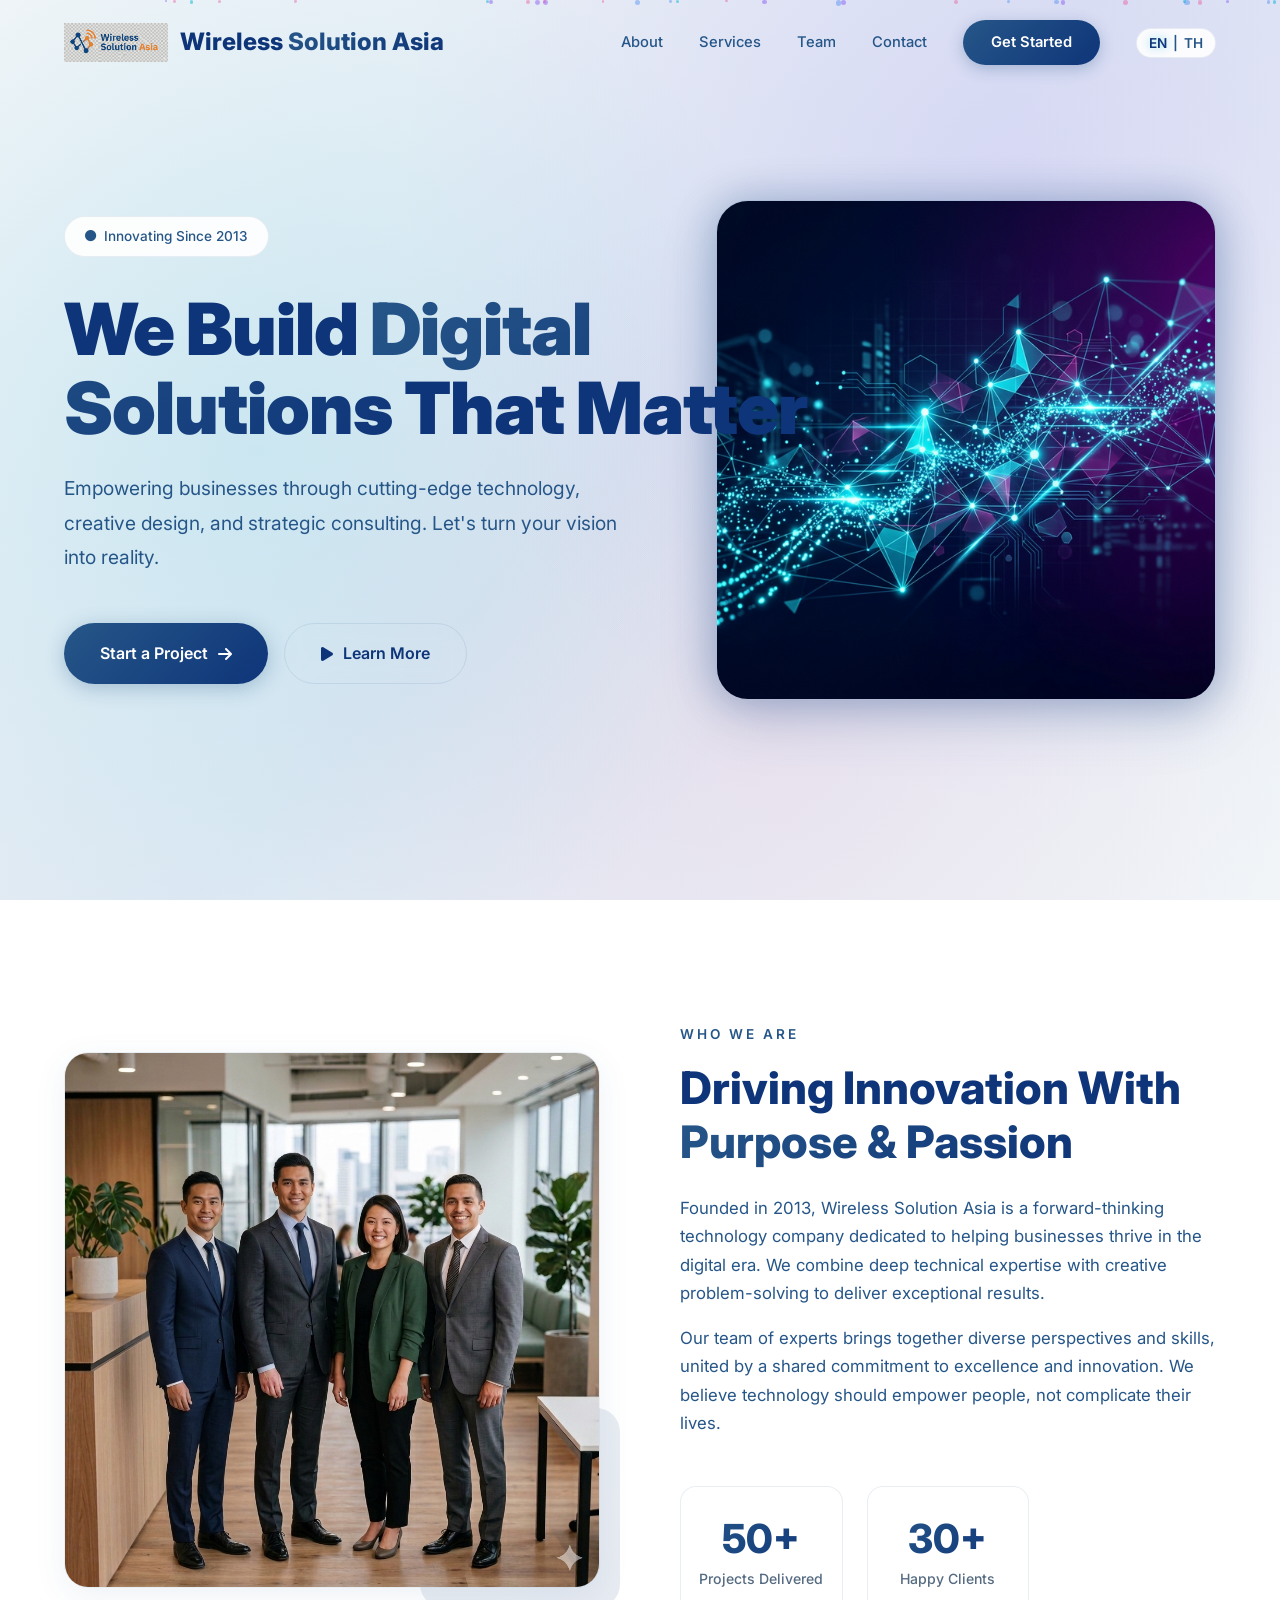
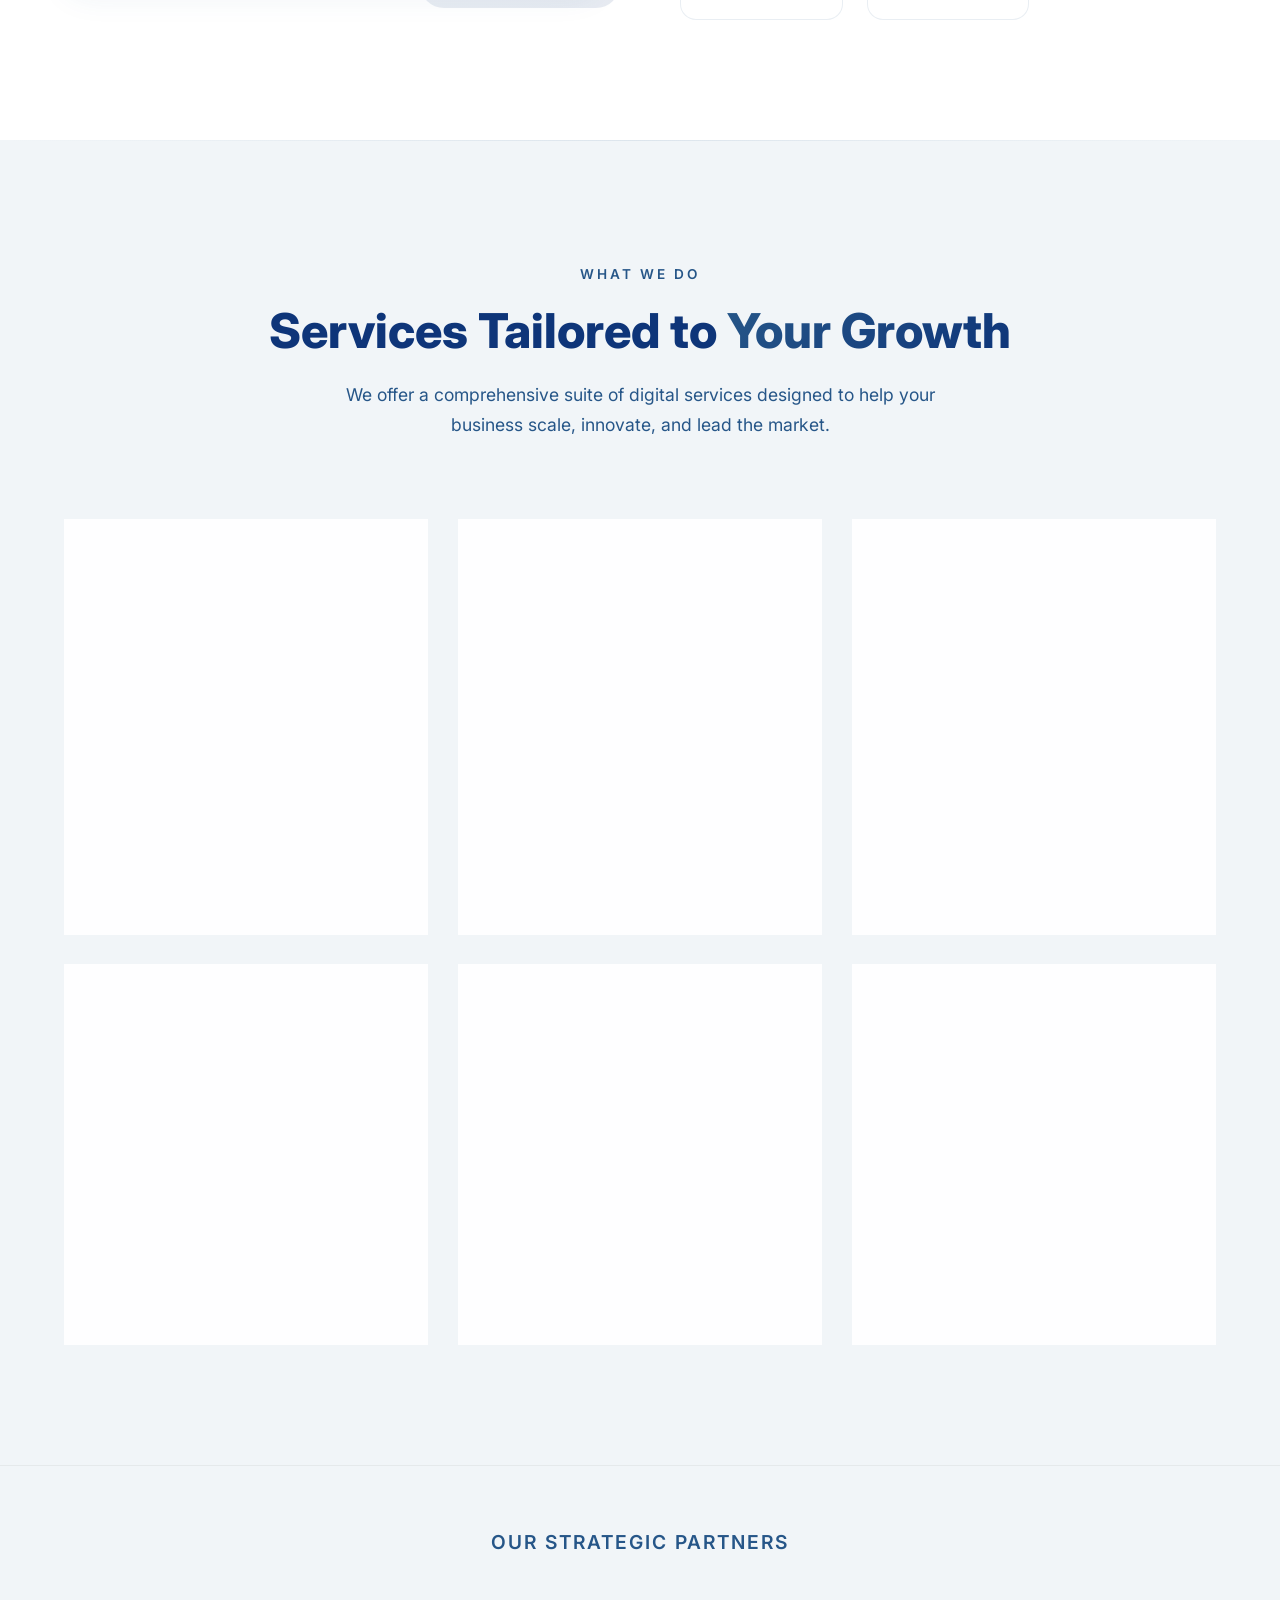
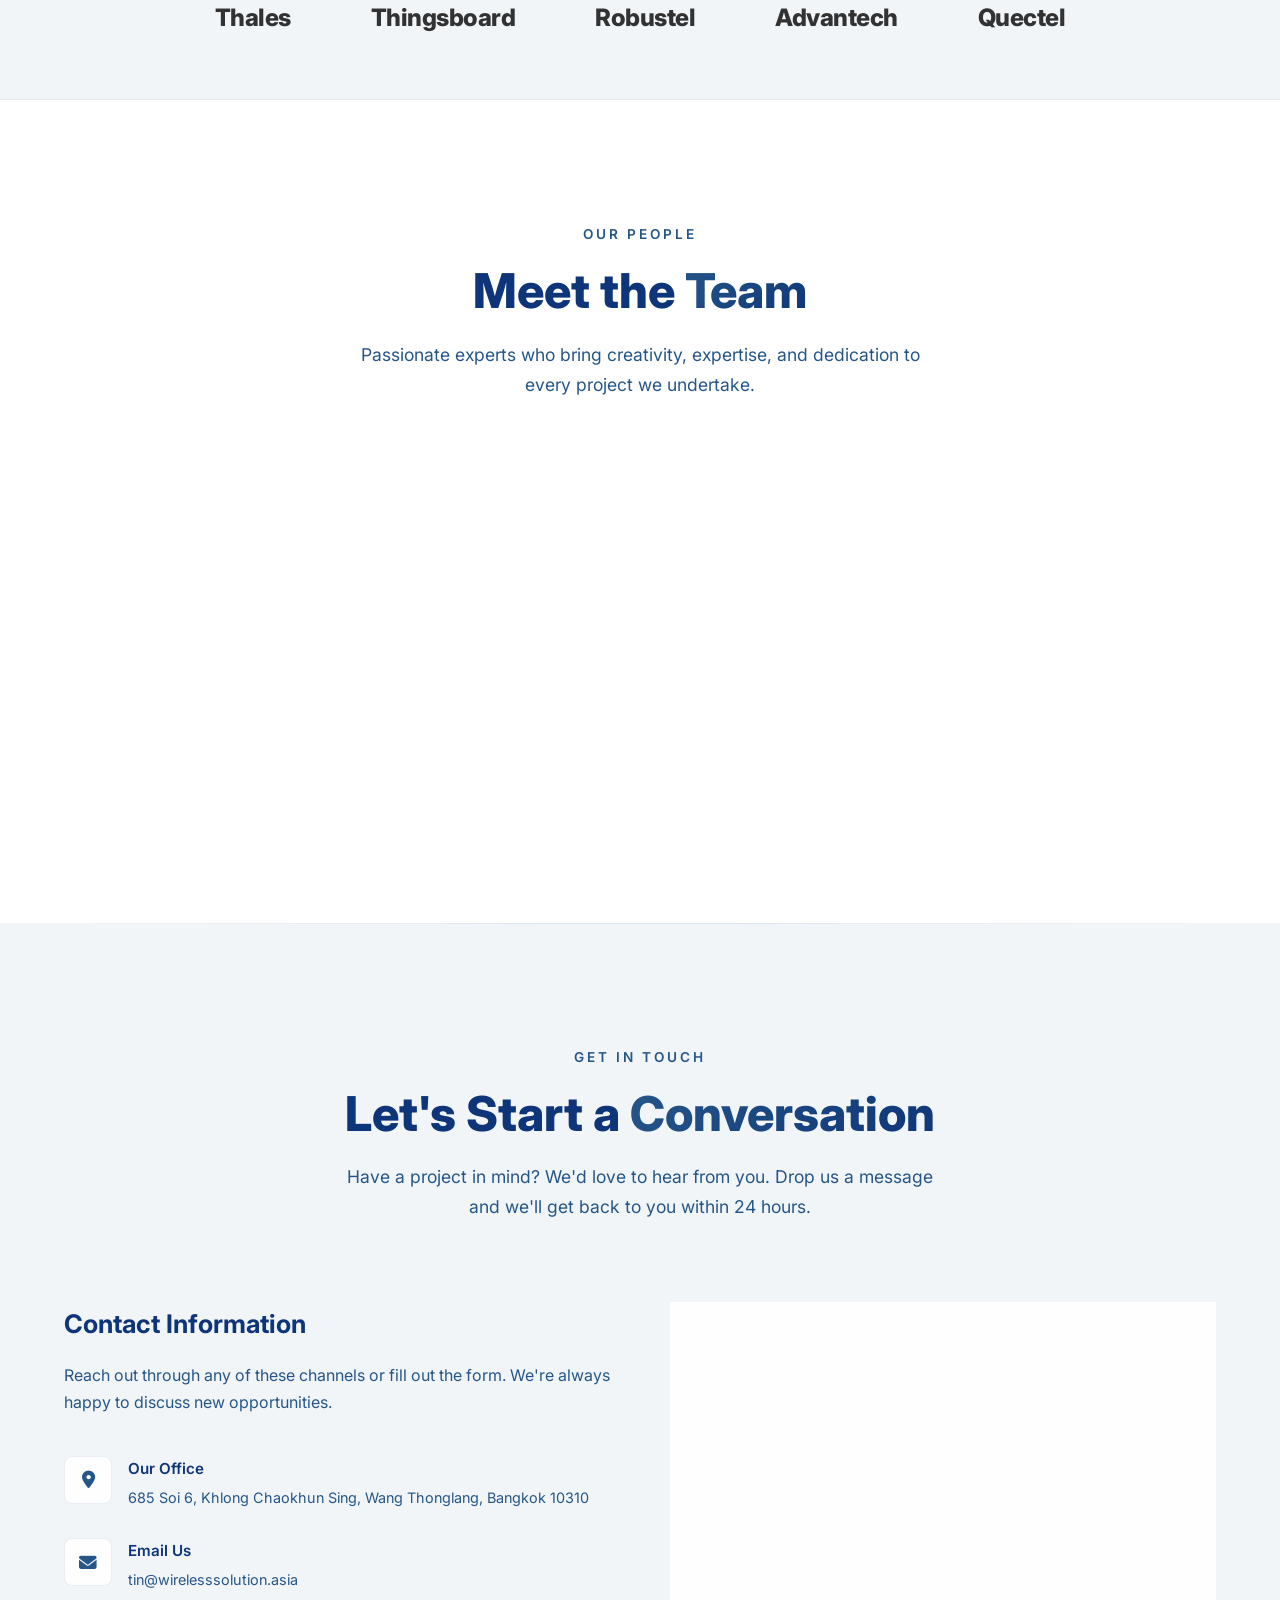
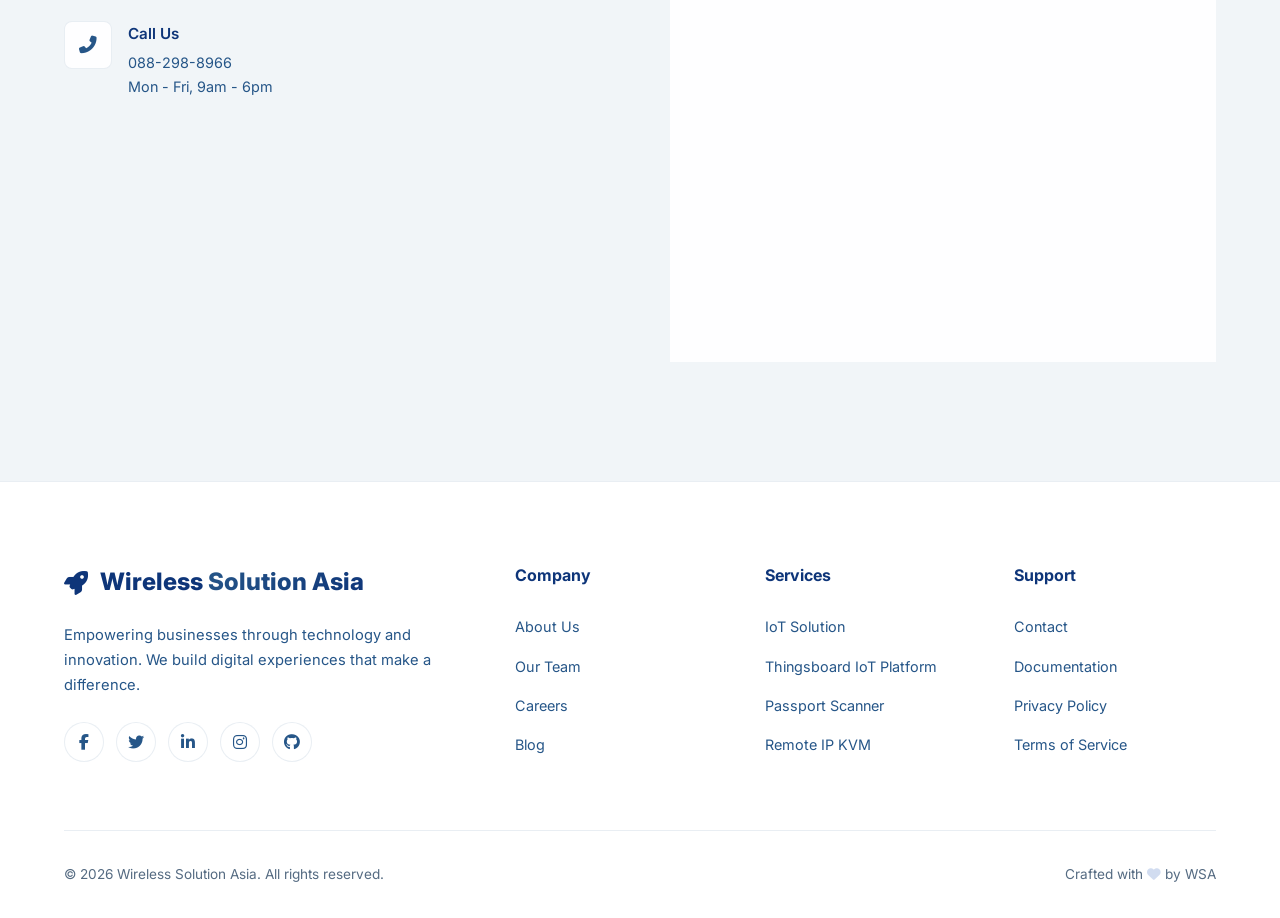
==== commit 8d03d5bc: "ีupdate" ====
--- a/service.html
+++ b/service.html
@@ -287,7 +287,26 @@
                     break;
                 case 'integration':
                     imageEl.src = 'assets/service-1.png';
-                    detailsHTML = `<p data-i18n="service-integration-desc" style="line-height: 1.8;">Seamless integration of diverse hardware and software components to create unified, efficient, and scalable technological ecosystems.</p>`;
+                    detailsHTML = `
+            <div class="iot-sub-section">
+                <p data-i18n="service-integration-desc" style="margin-bottom: 2.5rem; line-height: 1.8; font-size: 1.1rem; color: var(--text-secondary);"></p>
+                
+                <h3 data-i18n="service-integration-feat-1-title"></h3>
+                <p data-i18n="service-integration-feat-1-desc" style="margin-bottom: 2rem;"></p>
+
+                <h3 data-i18n="service-integration-feat-2-title"></h3>
+                <p data-i18n="service-integration-feat-2-desc" style="margin-bottom: 2rem;"></p>
+
+                <h3 data-i18n="service-integration-feat-3-title"></h3>
+                <p data-i18n="service-integration-feat-3-desc" style="margin-bottom: 2rem;"></p>
+
+                <h3 data-i18n="service-integration-feat-4-title"></h3>
+                <p data-i18n="service-integration-feat-4-desc" style="margin-bottom: 2rem;"></p>
+
+                <h3 data-i18n="service-integration-feat-5-title"></h3>
+                <p data-i18n="service-integration-feat-5-desc" style="margin-bottom: 2rem;"></p>
+            </div>
+          `;
                     break;
             }
 
--- a/styles.css
+++ b/styles.css
@@ -1342,4 +1342,60 @@
 
 .service-card:hover .learn-more {
   gap: 12px;
+}
+
+/* ===== PARTNERS SECTION ===== */
+.partners-section {
+  padding: 60px 0;
+  background: var(--bg-secondary);
+  border-top: 1px solid rgba(0, 0, 0, 0.05);
+  border-bottom: 1px solid rgba(0, 0, 0, 0.05);
+}
+
+.partners-content {
+  text-align: center;
+}
+
+.partners-content h3 {
+  font-size: 1.2rem;
+  font-weight: 600;
+  color: var(--text-secondary);
+  text-transform: uppercase;
+  letter-spacing: 2px;
+  margin-bottom: 40px;
+}
+
+.partners-grid {
+  display: flex;
+  justify-content: center;
+  align-items: center;
+  flex-wrap: wrap;
+  gap: 40px 80px;
+}
+
+.partner-logo {
+  opacity: 0.6;
+  filter: grayscale(100%);
+  transition: var(--transition-medium);
+  cursor: pointer;
+}
+
+.partner-logo:hover {
+  opacity: 1;
+  filter: grayscale(0%);
+  transform: translateY(-5px);
+}
+
+.partner-name {
+  font-size: 1.5rem;
+  font-weight: 800;
+  color: var(--text-primary);
+  font-family: 'Inter', sans-serif;
+  letter-spacing: -0.5px;
+}
+
+@media (max-width: 768px) {
+  .partners-grid {
+    gap: 30px 40px;
+  }
 }
